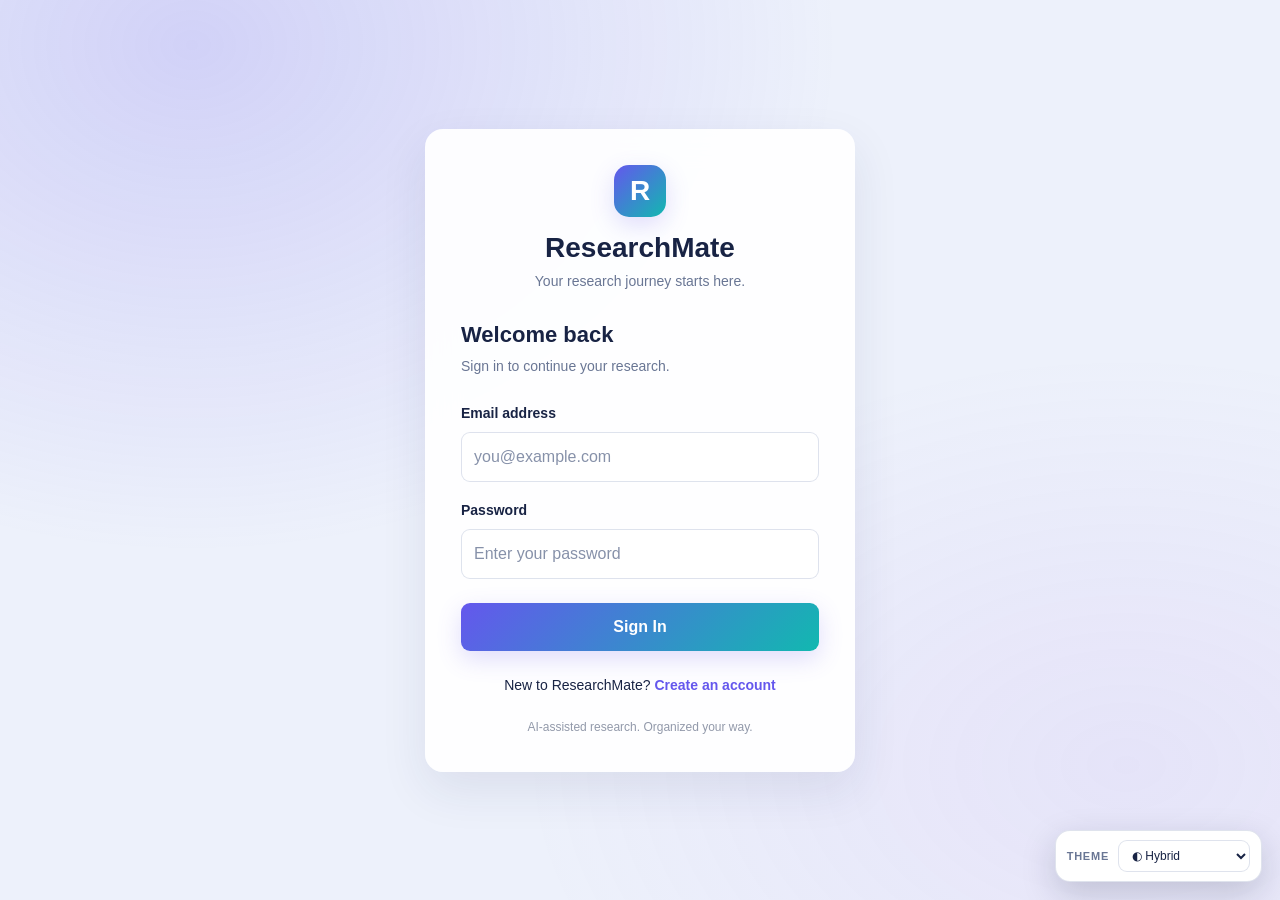
==== frontend/index.html @ 2eba44bb "Polish frontend UI animations and interactions" ====
<!DOCTYPE html>
<html lang="en">
<head>
    <meta charset="UTF-8">
    <meta name="viewport" content="width=device-width, initial-scale=1.0">
    <title>Login | ResearchMate</title>

    <!-- Bootstrap CSS -->
    <link
        href="https://cdn.jsdelivr.net/npm/bootstrap@5.3.3/dist/css/bootstrap.min.css"
        rel="stylesheet"
    >

    <!-- Our custom CSS -->
    <link rel="stylesheet" href="style.css">
</head>
<body>

    <main class="login-page">
        <section class="login-card">

            <div class="brand-icon">R</div>
            <h1>ResearchMate</h1>
            <p class="subtitle">
                Your research journey starts here.
            </p>

            <h2>Welcome back</h2>
            <p class="description">
                Sign in to continue your research.
            </p>

            <form id="loginForm">
                <div class="mb-3">
                    <label for="email" class="form-label">
                        Email address
                    </label>
                    <input
                        type="email"
                        class="form-control"
                        id="email"
                        placeholder="you@example.com"
                        required
                    >
                </div>

                <div class="mb-3">
                    <label for="password" class="form-label">
                        Password
                    </label>
                    <input
                        type="password"
                        class="form-control"
                        id="password"
                        placeholder="Enter your password"
                        required
                    >
                </div>

                <button type="submit" class="btn login-btn w-100">
                    Sign In
                </button>
            </form>

            <p class="register-text">
                New to ResearchMate?
                <a href="register.html">Create an account</a>
            </p>

            <p class="footer-text">
                AI-assisted research. Organized your way.
            </p>

        </section>
    </main>

    <script src="script.js"></script>
    <script src="theme.js"></script>
</body>
</html>
---- frontend/style.css ----
* {
    box-sizing: border-box;
}

body {
    margin: 0;
    font-family: Arial, sans-serif;
    background: #f3f5fb;
    color: #202b45;
}

.login-page {
    min-height: 100vh;
    display: flex;
    justify-content: center;
    align-items: center;
    padding: 24px;
}

.login-card {
    width: 100%;
    max-width: 430px;
    background: #ffffff;
    padding: 36px;
    border-radius: 18px;
    box-shadow: 0 12px 40px rgba(32, 43, 69, 0.08);
}

.brand-icon {
    width: 52px;
    height: 52px;
    display: flex;
    align-items: center;
    justify-content: center;
    margin: 0 auto 14px;
    border-radius: 15px;
    background: #3659d9;
    color: white;
    font-size: 28px;
    font-weight: bold;
}

h1 {
    text-align: center;
    font-size: 28px;
    font-weight: 700;
    margin-bottom: 6px;
}

.subtitle,
.description {
    text-align: center;
    color: #788198;
    font-size: 14px;
}

.subtitle {
    margin-bottom: 30px;
}

h2 {
    font-size: 22px;
    font-weight: 700;
}

.description {
    text-align: left;
    margin-bottom: 24px;
}

.form-label {
    font-size: 14px;
    font-weight: 600;
}

.form-control {
    padding: 12px;
    border: 1px solid #dce1ec;
    border-radius: 9px;
}

.form-control:focus {
    border-color: #3659d9;
    box-shadow: 0 0 0 3px rgba(54, 89, 217, 0.12);
}

.login-btn {
    margin-top: 8px;
    padding: 12px;
    border-radius: 9px;
    background: #3659d9;
    color: white;
    font-weight: 600;
}

.login-btn:hover {
    background: #2948bd;
    color: white;
}

.register-text {
    text-align: center;
    margin-top: 24px;
    font-size: 14px;
}

.register-text a {
    color: #3659d9;
    text-decoration: none;
    font-weight: 600;
}

.footer-text {
    text-align: center;
    color: #9299aa;
    font-size: 12px;
    margin: 22px 0 0;
}

@media (max-width: 480px) {
    .login-card {
        padding: 26px 20px;
    }
}


/* ===== ResearchMate Dashboard ===== */

.dashboard-body {
    background: #f5f7fc;
}

.dashboard-layout {
    min-height: 100vh;
}

.sidebar {
    position: fixed;
    inset: 0 auto 0 0;
    width: 245px;
    padding: 26px 18px;
    background: #ffffff;
    border-right: 1px solid #e8ebf3;
    display: flex;
    flex-direction: column;
    z-index: 10;
}

.sidebar-brand {
    display: flex;
    align-items: center;
    gap: 10px;
    color: #202b45;
    text-decoration: none;
    font-size: 19px;
    font-weight: 700;
}

.sidebar-brand .brand-icon {
    margin: 0;
    width: 40px;
    height: 40px;
    flex-shrink: 0;
    font-size: 22px;
}

.sidebar-label {
    margin: 38px 10px 14px;
    color: #9299aa;
    font-size: 11px;
    font-weight: 700;
    letter-spacing: 1.2px;
}

.sidebar-nav {
    display: grid;
    gap: 7px;
}

.sidebar-nav .nav-link {
    display: flex;
    align-items: center;
    gap: 12px;
    padding: 12px;
    border-radius: 9px;
    color: #69738a;
    font-size: 14px;
}

.sidebar-nav .nav-link:hover,
.sidebar-nav .nav-link.active {
    background: #edf1ff;
    color: #3659d9;
}

.sidebar-bottom {
    margin-top: auto;
    padding: 16px 10px;
    border-top: 1px solid #edf0f5;
}

.sidebar-bottom p {
    margin-bottom: 5px;
    font-size: 13px;
    font-weight: 700;
}

.sidebar-bottom small {
    color: #9299aa;
    font-size: 11px;
    line-height: 1.6;
}

.dashboard-main {
    margin-left: 245px;
    padding: 34px;
    max-width: 1800px;
}

.dashboard-header {
    display: flex;
    justify-content: space-between;
    align-items: center;
    gap: 20px;
    margin-bottom: 30px;
}

.eyebrow {
    margin-bottom: 8px;
    color: #3659d9;
    font-size: 11px;
    font-weight: 700;
    letter-spacing: 1.5px;
}

.dashboard-header h1 {
    text-align: left;
    font-size: 28px;
    margin-bottom: 8px;
}

.dashboard-subtitle {
    color: #788198;
    font-size: 14px;
    margin: 0;
}

.logout-link {
    padding: 9px 15px;
    border: 1px solid #dce1ec;
    border-radius: 8px;
    color: #46516a;
    background: #fff;
    text-decoration: none;
    font-size: 13px;
}

.stats-grid {
    display: grid;
    grid-template-columns: repeat(4, minmax(0, 1fr));
    gap: 18px;
    margin-bottom: 24px;
}

.stat-card,
.content-card {
    background: #ffffff;
    border: 1px solid #e9edf5;
    border-radius: 14px;
    padding: 22px;
}

.stat-icon {
    display: flex;
    align-items: center;
    justify-content: center;
    width: 40px;
    height: 40px;
    border-radius: 11px;
    font-weight: 700;
}

.stat-icon.blue,
.project-mark.blue {
    background: #edf1ff;
    color: #3659d9;
}

.stat-icon.purple,
.project-mark.purple {
    background: #f1eaff;
    color: #8056c7;
}

.stat-icon.green,
.project-mark.green {
    background: #e6f8ef;
    color: #219663;
}

.stat-icon.orange {
    background: #fff1df;
    color: #c78020;
}

.stat-card > p {
    color: #788198;
    font-size: 13px;
    margin: 17px 0 6px;
}

.stat-card h2 {
    font-size: 29px;
    font-weight: 700;
    margin: 0 0 7px;
}

.stat-card > small {
    color: #9299aa;
    font-size: 11px;
}

.dashboard-content-grid {
    display: grid;
    grid-template-columns: minmax(0, 1.35fr) minmax(0, 1fr);
    gap: 22px;
    margin-bottom: 22px;
}

.section-heading {
    display: flex;
    justify-content: space-between;
    align-items: flex-start;
    gap: 12px;
    margin-bottom: 22px;
}

.section-heading h2 {
    font-size: 17px;
    margin-bottom: 7px;
}

.section-heading p {
    color: #9299aa;
    font-size: 12px;
    margin: 0;
}

.text-link {
    color: #3659d9;
    text-decoration: none;
    font-size: 12px;
    white-space: nowrap;
}

.project-item {
    display: flex;
    gap: 13px;
    padding: 17px 0;
    border-bottom: 1px solid #eef0f5;
}

.project-item:last-child {
    border-bottom: none;
    padding-bottom: 0;
}

.project-mark {
    display: flex;
    align-items: center;
    justify-content: center;
    width: 42px;
    height: 42px;
    border-radius: 10px;
    font-size: 12px;
    font-weight: 700;
    flex-shrink: 0;
}

.project-info {
    flex: 1;
    min-width: 0;
}

.project-info h3,
.activity-item h3 {
    font-size: 13px;
    font-weight: 700;
    margin: 0 0 5px;
}

.project-info p,
.activity-item p {
    color: #9299aa;
    font-size: 11px;
    margin: 0 0 12px;
}

.progress-track {
    height: 6px;
    background: #edf0f6;
    border-radius: 20px;
    overflow: hidden;
}

.progress-fill {
    height: 100%;
    background: #3659d9;
    border-radius: 20px;
}

.purple-fill {
    background: #8056c7;
}

.green-fill {
    background: #219663;
}

.project-info small {
    display: block;
    color: #788198;
    font-size: 10px;
    margin-top: 7px;
}

.activity-item {
    display: flex;
    gap: 12px;
    padding: 12px 0;
    border-bottom: 1px solid #eef0f5;
}

.activity-dot {
    width: 9px;
    height: 9px;
    border-radius: 50%;
    margin-top: 4px;
    flex-shrink: 0;
}

.blue-dot {
    background: #3659d9;
}

.purple-dot {
    background: #8056c7;
}

.green-dot {
    background: #219663;
}

.activity-item p {
    margin-bottom: 6px;
}

.activity-item small {
    color: #9299aa;
    font-size: 10px;
}

.activity-note {
    color: #788198;
    font-size: 11px;
    line-height: 1.6;
    margin-top: 16px;
}

.demo-badge {
    padding: 6px 9px;
    border-radius: 6px;
    background: #fff1df;
    color: #a96c17;
    font-size: 10px;
    font-weight: 700;
}

.progress-summary {
    display: flex;
    justify-content: space-between;
    align-items: center;
    gap: 16px;
    margin-bottom: 15px;
}

.progress-summary h3 {
    font-size: 14px;
    margin-bottom: 6px;
}

.progress-summary p {
    color: #9299aa;
    font-size: 12px;
    margin: 0;
}

.progress-summary strong {
    color: #3659d9;
    font-size: 24px;
}

.overall-track {
    height: 9px;
}

.dashboard-footer {
    text-align: center;
    color: #9299aa;
    font-size: 11px;
    padding: 26px 0 8px;
}

/* Responsive layout */

@media (max-width: 1100px) {
    .stats-grid {
        grid-template-columns: repeat(2, minmax(0, 1fr));
    }

    .dashboard-content-grid {
        grid-template-columns: 1fr;
    }
}

@media (max-width: 700px) {
    .sidebar {
        position: static;
        width: 100%;
        padding: 15px;
    }

    .sidebar-label,
    .sidebar-bottom {
        display: none;
    }

    .sidebar-nav {
        display: flex;
        gap: 6px;
        overflow-x: auto;
        margin-top: 18px;
    }

    .sidebar-nav .nav-link {
        flex-shrink: 0;
        font-size: 12px;
    }

    .dashboard-main {
        margin-left: 0;
        padding: 20px 14px;
    }

    .dashboard-header h1 {
        font-size: 23px;
    }

    .stats-grid {
        gap: 10px;
    }

    .stat-card,
    .content-card {
        padding: 15px;
    }

    .stat-card > small {
        line-height: 1.5;
    }
}

@media (max-width: 380px) {
    .stats-grid {
        grid-template-columns: 1fr;
    }
}


/* ===== My Projects Page ===== */

.create-project-btn {
    margin: 0;
    white-space: nowrap;
}

.project-stats {
    grid-template-columns: repeat(3, minmax(0, 1fr));
}

.project-toolbar {
    display: flex;
    align-items: center;
    gap: 14px;
    margin-bottom: 22px;
}

.project-search {
    display: flex;
    align-items: center;
    gap: 10px;
    flex: 1;
    padding: 0 14px;
    background: #ffffff;
    border: 1px solid #e1e6f0;
    border-radius: 9px;
}

.project-search span {
    color: #788198;
    font-size: 22px;
}

.project-search input {
    width: 100%;
    min-width: 0;
    padding: 12px 0;
    border: 0;
    outline: none;
    background: transparent;
    color: #202b45;
    font-size: 13px;
}

.project-toolbar select,
.form-select {
    min-height: 44px;
    border: 1px solid #e1e6f0;
    border-radius: 9px;
    background-color: #ffffff;
    color: #46516a;
    font-size: 13px;
}

.project-toolbar select {
    width: 175px;
    padding: 0 12px;
}

.projects-grid {
    display: grid;
    grid-template-columns: repeat(3, minmax(0, 1fr));
    gap: 20px;
}

.project-card {
    min-width: 0;
    padding: 22px;
    background: #ffffff;
    border: 1px solid #e8ebf3;
    border-radius: 14px;
    transition: box-shadow 0.2s, transform 0.2s;
}

.project-card:hover {
    box-shadow: 0 8px 24px rgba(32, 43, 69, 0.06);
    transform: translateY(-2px);
}

.project-card-top {
    display: flex;
    align-items: center;
    justify-content: space-between;
    gap: 10px;
    margin-bottom: 20px;
}

.status-badge {
    display: inline-block;
    padding: 6px 9px;
    border-radius: 6px;
    font-size: 10px;
    font-weight: 700;
    white-space: nowrap;
}

.status-progress {
    background: #edf1ff;
    color: #3659d9;
}

.status-planning {
    background: #fff1df;
    color: #a96c17;
}

.status-completed {
    background: #e6f8ef;
    color: #219663;
}

.project-field {
    margin-bottom: 8px;
    color: #788198;
    font-size: 12px;
}

.project-card h2 {
    font-size: 17px;
    line-height: 1.5;
    overflow-wrap: anywhere;
}

.project-description {
    min-height: 64px;
    margin: 12px 0 22px;
    color: #788198;
    font-size: 12px;
    line-height: 1.7;
}

.project-meta {
    display: flex;
    align-items: center;
    justify-content: space-between;
    gap: 12px;
    margin-bottom: 10px;
    color: #788198;
    font-size: 11px;
}

.project-meta strong {
    color: #202b45;
}

.project-card-footer {
    display: flex;
    justify-content: space-between;
    align-items: center;
    gap: 8px;
    margin-top: 22px;
    padding-top: 15px;
    border-top: 1px solid #eef0f5;
}

.project-card-footer > span {
    color: #9299aa;
    font-size: 10px;
}

.project-view-btn {
    padding: 0;
    border: 0;
    background: transparent;
    color: #3659d9;
    font-size: 11px;
    font-weight: 600;
}

.project-view-btn:hover {
    text-decoration: underline;
}

.empty-projects {
    padding: 35px 15px;
    border: 1px dashed #dce1ec;
    border-radius: 12px;
    color: #788198;
    text-align: center;
    font-size: 13px;
}

.project-modal[hidden] {
    display: none !important;
}

.project-modal {
    position: fixed;
    inset: 0;
    z-index: 100;
    display: flex;
    justify-content: center;
    align-items: center;
    padding: 20px;
    background: rgba(20, 29, 50, 0.5);
    overflow-y: auto;
}

.project-modal-card {
    width: 100%;
    max-width: 560px;
    max-height: calc(100vh - 40px);
    overflow-y: auto;
    padding: 28px;
    border-radius: 16px;
    background: #ffffff;
    box-shadow: 0 20px 60px rgba(0, 0, 0, 0.15);
}

.modal-close {
    width: 34px;
    height: 34px;
    flex-shrink: 0;
    border: 0;
    border-radius: 8px;
    background: #f3f5fb;
    color: #46516a;
    font-size: 24px;
    line-height: 1;
}

.project-modal-card .form-control {
    font-size: 13px;
}

.project-modal-card textarea {
    resize: vertical;
}

.form-help {
    display: block;
    margin-top: 7px;
    color: #9299aa;
    font-size: 11px;
}

.modal-actions {
    display: flex;
    justify-content: flex-end;
    gap: 10px;
    margin-top: 22px;
}

.modal-actions .login-btn {
    margin-top: 0;
}

.cancel-btn {
    padding: 10px 15px;
    border: 1px solid #dce1ec;
    border-radius: 9px;
    background: #ffffff;
    color: #46516a;
    font-size: 13px;
}

.cancel-btn:hover {
    background: #f5f7fc;
}

.details-text,
.details-section p {
    color: #788198;
    font-size: 13px;
    line-height: 1.8;
    overflow-wrap: anywhere;
}

.details-section {
    margin-top: 22px;
}

.details-section h3 {
    margin-bottom: 8px;
    font-size: 14px;
    font-weight: 700;
}

@media (max-width: 1250px) {
    .projects-grid {
        grid-template-columns: repeat(2, minmax(0, 1fr));
    }
}

@media (max-width: 700px) {
    .project-stats {
        grid-template-columns: repeat(2, minmax(0, 1fr));
    }

    .project-toolbar {
        align-items: stretch;
        flex-direction: column;
    }

    .project-toolbar select {
        width: 100%;
        min-height: 44px;
    }

    .projects-grid {
        grid-template-columns: 1fr;
    }

    .dashboard-header {
        align-items: flex-start;
    }

    .create-project-btn {
        padding: 10px;
        font-size: 12px;
    }

    .project-modal-card {
        padding: 20px;
    }
}

@media (max-width: 380px) {
    .project-stats {
        grid-template-columns: 1fr;
    }
}


/* ===== Paper Library ===== */

.paper-stats {
    grid-template-columns: repeat(3, minmax(0, 1fr));
}

.paper-toolbar {
    display: flex;
    align-items: center;
    gap: 12px;
    margin: 26px 0;
}

.paper-search {
    display: flex;
    align-items: center;
    gap: 10px;
    flex: 1;
    min-width: 150px;
    padding: 0 14px;
    border: 1px solid #e1e6f0;
    border-radius: 9px;
    background: #ffffff;
}

.paper-search span {
    color: #788198;
    font-size: 22px;
}

.paper-search input {
    width: 100%;
    min-width: 0;
    padding: 12px 0;
    border: 0;
    outline: none;
    background: transparent;
    color: #202b45;
    font-size: 13px;
}

.paper-toolbar select {
    min-height: 44px;
    width: 160px;
    padding: 0 12px;
    border: 1px solid #e1e6f0;
    border-radius: 9px;
    background: #ffffff;
    color: #46516a;
    font-size: 12px;
}

.paper-results-header {
    display: flex;
    align-items: center;
    justify-content: space-between;
    gap: 12px;
    margin-bottom: 16px;
}

.paper-results-header h2 {
    margin: 0;
    color: #202b45;
    font-size: 17px;
    font-weight: 700;
}

.paper-results-header span {
    color: #788198;
    font-size: 12px;
}

.papers-grid {
    display: grid;
    grid-template-columns: repeat(2, minmax(0, 1fr));
    gap: 18px;
}

.paper-card {
    min-width: 0;
    padding: 22px;
    border: 1px solid #e8ebf3;
    border-radius: 14px;
    background: #ffffff;
    transition: box-shadow 0.2s, transform 0.2s;
}

.paper-card:hover {
    transform: translateY(-2px);
    box-shadow: 0 8px 24px rgba(32, 43, 69, 0.06);
}

.paper-card-top {
    display: flex;
    justify-content: space-between;
    align-items: center;
    gap: 12px;
    margin-bottom: 17px;
}

.paper-type-icon {
    display: flex;
    align-items: center;
    justify-content: center;
    width: 44px;
    height: 48px;
    flex-shrink: 0;
    border-radius: 9px;
    background: #edf1ff;
    color: #3659d9;
    font-size: 12px;
    font-weight: 800;
}

.paper-bookmark {
    width: 36px;
    height: 36px;
    border: 1px solid #e5e9f2;
    border-radius: 9px;
    background: #ffffff;
    color: #788198;
    font-size: 20px;
    line-height: 1;
}

.paper-bookmark.is-bookmarked {
    border-color: #ffe4a6;
    background: #fff7df;
    color: #d99a16;
}

.paper-card h3 {
    margin: 0 0 10px;
    color: #202b45;
    font-size: 16px;
    font-weight: 700;
    line-height: 1.55;
    overflow-wrap: anywhere;
}

.paper-authors {
    margin-bottom: 8px;
    color: #52617c;
    font-size: 12px;
    line-height: 1.7;
}

.paper-publication {
    margin-bottom: 14px;
    color: #8992a7;
    font-size: 11px;
    line-height: 1.7;
}

.paper-tags {
    display: flex;
    flex-wrap: wrap;
    gap: 7px;
    margin: 14px 0 18px;
}

.paper-tag {
    display: inline-block;
    padding: 5px 8px;
    border-radius: 6px;
    background: #f1f3f9;
    color: #53617a;
    font-size: 10px;
}

.paper-card-footer {
    display: flex;
    align-items: center;
    justify-content: space-between;
    gap: 10px;
    padding-top: 14px;
    border-top: 1px solid #eef0f5;
}

.paper-file-label {
    min-width: 0;
    color: #8992a7;
    font-size: 10px;
    overflow-wrap: anywhere;
}

.paper-details-button {
    flex-shrink: 0;
    padding: 0;
    border: 0;
    background: transparent;
    color: #3659d9;
    font-size: 11px;
    font-weight: 600;
}

.paper-details-button:hover {
    text-decoration: underline;
}

.empty-papers {
    padding: 35px 15px;
    border: 1px dashed #dce1ec;
    border-radius: 12px;
    color: #788198;
    text-align: center;
    font-size: 13px;
}

.paper-modal[hidden] {
    display: none !important;
}

.paper-modal {
    position: fixed;
    inset: 0;
    z-index: 100;
    display: flex;
    justify-content: center;
    align-items: center;
    padding: 20px;
    overflow-y: auto;
    background: rgba(20, 29, 50, 0.5);
}

.paper-modal-card {
    width: 100%;
    max-width: 600px;
    max-height: calc(100vh - 40px);
    overflow-y: auto;
    padding: 28px;
    border-radius: 16px;
    background: #ffffff;
    box-shadow: 0 20px 60px rgba(0, 0, 0, 0.15);
}

.paper-modal-card .form-control {
    font-size: 13px;
}

.paper-form-row {
    display: grid;
    grid-template-columns: 1fr 1.5fr;
    gap: 14px;
}

.paper-modal-card .form-label {
    color: #33415d;
    font-size: 12px;
    font-weight: 600;
}

.paper-modal-card textarea {
    resize: vertical;
}

.paper-modal-card .form-help {
    display: block;
    margin-top: 7px;
    color: #9299aa;
    font-size: 11px;
}

.paper-detail-row {
    margin-top: 18px;
}

.paper-detail-row h3 {
    margin-bottom: 6px;
    color: #33415d;
    font-size: 12px;
    font-weight: 700;
}

.paper-detail-row p {
    margin: 0;
    color: #788198;
    font-size: 13px;
    line-height: 1.8;
    overflow-wrap: anywhere;
}

.paper-modal-card .modal-actions .login-btn {
    margin-top: 0;
}

@media (max-width: 1000px) {
    .papers-grid {
        grid-template-columns: 1fr;
    }
}

@media (max-width: 700px) {
    .paper-stats {
        grid-template-columns: repeat(2, minmax(0, 1fr));
    }

    .paper-toolbar {
        align-items: stretch;
        flex-direction: column;
    }

    .paper-toolbar select {
        width: 100%;
    }

    .paper-modal-card {
        padding: 20px;
    }

    .paper-form-row {
        grid-template-columns: 1fr;
        gap: 0;
    }
}

@media (max-width: 380px) {
    .paper-stats {
        grid-template-columns: 1fr;
    }
}


/* ===== Research Notes ===== */

.notes-stats {
    grid-template-columns: repeat(3, minmax(0, 1fr));
}

.notes-toolbar {
    display: flex;
    align-items: center;
    gap: 12px;
    margin: 26px 0;
}

.notes-search {
    display: flex;
    align-items: center;
    flex: 1;
    gap: 10px;
    min-width: 150px;
    padding: 0 14px;
    border: 1px solid #e1e6f0;
    border-radius: 9px;
    background: #ffffff;
}

.notes-search span {
    color: #788198;
    font-size: 22px;
}

.notes-search input {
    width: 100%;
    min-width: 0;
    padding: 12px 0;
    border: 0;
    outline: none;
    background: transparent;
    color: #202b45;
    font-size: 13px;
}

.notes-toolbar select {
    width: 175px;
    min-height: 44px;
    padding: 0 12px;
    border: 1px solid #e1e6f0;
    border-radius: 9px;
    background: #ffffff;
    color: #46516a;
    font-size: 12px;
}

.notes-results-header {
    display: flex;
    align-items: center;
    justify-content: space-between;
    gap: 12px;
    margin-bottom: 16px;
}

.notes-results-header h2 {
    margin: 0;
    color: #202b45;
    font-size: 17px;
    font-weight: 700;
}

.notes-results-header span {
    color: #788198;
    font-size: 12px;
}

.notes-grid {
    display: grid;
    grid-template-columns: repeat(2, minmax(0, 1fr));
    gap: 18px;
}

.note-card {
    min-width: 0;
    padding: 22px;
    border: 1px solid #e8ebf3;
    border-radius: 14px;
    background: #ffffff;
    transition: box-shadow 0.2s, transform 0.2s;
}

.note-card:hover {
    transform: translateY(-2px);
    box-shadow: 0 8px 24px rgba(32, 43, 69, 0.06);
}

.note-card-top {
    display: flex;
    justify-content: space-between;
    align-items: center;
    gap: 10px;
    margin-bottom: 15px;
}

.note-type-badge {
    display: inline-block;
    padding: 6px 9px;
    border-radius: 6px;
    background: #edf1ff;
    color: #3659d9;
    font-size: 10px;
    font-weight: 700;
}

.note-type-badge.project {
    background: #e6f8ef;
    color: #13865b;
}

.note-type-badge.general {
    background: #f2eaff;
    color: #8053c7;
}

.note-date {
    color: #8992a7;
    font-size: 10px;
}

.note-card h3 {
    margin: 0 0 10px;
    color: #202b45;
    font-size: 16px;
    font-weight: 700;
    line-height: 1.5;
    overflow-wrap: anywhere;
}

.note-preview {
    display: -webkit-box;
    overflow: hidden;
    margin-bottom: 17px;
    color: #6d7890;
    font-size: 12px;
    line-height: 1.8;
    overflow-wrap: anywhere;
    -webkit-box-orient: vertical;
    -webkit-line-clamp: 4;
}

.note-linked-item {
    margin-bottom: 14px;
    color: #8992a7;
    font-size: 11px;
    overflow-wrap: anywhere;
}

.note-card-footer {
    display: flex;
    justify-content: flex-end;
    flex-wrap: wrap;
    gap: 8px;
    padding-top: 14px;
    border-top: 1px solid #eef0f5;
}

.note-action {
    padding: 7px 10px;
    border: 1px solid #e1e6f0;
    border-radius: 7px;
    background: #ffffff;
    color: #46516a;
    font-size: 11px;
}

.note-action:hover {
    background: #f5f7fc;
}

.note-action.primary {
    border-color: #3659d9;
    background: #3659d9;
    color: #ffffff;
}

.note-action.delete {
    color: #c13c4a;
}

.empty-notes {
    padding: 35px 15px;
    border: 1px dashed #dce1ec;
    border-radius: 12px;
    color: #788198;
    text-align: center;
    font-size: 13px;
}

.note-modal[hidden] {
    display: none !important;
}

.note-modal {
    position: fixed;
    inset: 0;
    z-index: 100;
    display: flex;
    justify-content: center;
    align-items: center;
    padding: 20px;
    overflow-y: auto;
    background: rgba(20, 29, 50, 0.5);
}

.note-modal-card {
    width: 100%;
    max-width: 620px;
    max-height: calc(100vh - 40px);
    overflow-y: auto;
    padding: 28px;
    border-radius: 16px;
    background: #ffffff;
    box-shadow: 0 20px 60px rgba(0, 0, 0, 0.15);
}

.note-modal-card .form-label {
    color: #33415d;
    font-size: 12px;
    font-weight: 600;
}

.note-modal-card .form-control,
.note-modal-card .form-select {
    font-size: 13px;
}

.note-modal-card textarea {
    resize: vertical;
}

.note-detail-meta {
    margin: 15px 0;
    color: #8992a7;
    font-size: 12px;
    line-height: 1.8;
}

.note-detail-content {
    padding: 16px;
    border-radius: 10px;
    background: #f7f8fc;
    color: #46516a;
    font-size: 13px;
    line-height: 1.9;
    overflow-wrap: anywhere;
    white-space: pre-wrap;
}

@media (max-width: 1000px) {
    .notes-grid {
        grid-template-columns: 1fr;
    }
}

@media (max-width: 700px) {
    .notes-stats {
        grid-template-columns: repeat(2, minmax(0, 1fr));
    }

    .notes-toolbar {
        align-items: stretch;
        flex-direction: column;
    }

    .notes-toolbar select {
        width: 100%;
    }

    .note-modal-card {
        padding: 20px;
    }
}

@media (max-width: 380px) {
    .notes-stats {
        grid-template-columns: 1fr;
    }
}


/* ===== ResearchMate shared visual system & theme modes ===== */
:root {
  --rm-bg: #f3f6fc; --rm-surface: rgba(255,255,255,.88); --rm-surface-solid:#fff;
  --rm-text:#17233f; --rm-muted:#6c7892; --rm-border:rgba(118,137,176,.22);
  --rm-primary:#5b5cf0; --rm-secondary:#9b5de5; --rm-glow:rgba(91,92,240,.22);
  --rm-input:#fff; --rm-shadow:0 18px 48px rgba(32,47,91,.09);
}
:root[data-theme="dark"] {
  color-scheme: dark;
  --rm-bg:#080d1b; --rm-surface:rgba(18,26,48,.82); --rm-surface-solid:#111a30;
  --rm-text:#edf2ff; --rm-muted:#a2aecb; --rm-border:rgba(135,158,220,.2);
  --rm-primary:#6ee7ff; --rm-secondary:#b69cff; --rm-glow:rgba(85,210,255,.18);
  --rm-input:#0d1528; --rm-shadow:0 20px 60px rgba(0,0,0,.28);
}
:root[data-theme="hybrid"] {
  --rm-bg:#edf1fb; --rm-surface:rgba(255,255,255,.92); --rm-surface-solid:#fff;
  --rm-text:#182344; --rm-muted:#697694; --rm-border:rgba(117,133,177,.23);
  --rm-primary:#6457ed; --rm-secondary:#12b8b0; --rm-glow:rgba(100,87,237,.2);
}
html { scroll-behavior:smooth; }
body {
  background-color:var(--rm-bg);
  color:var(--rm-text);
  transition:background-color .35s ease,color .35s ease;
}
body::before {
  content:""; position:fixed; inset:0; pointer-events:none; z-index:-1;
  background:radial-gradient(ellipse at 15% 5%,var(--rm-glow),transparent 42%),
             radial-gradient(ellipse at 88% 85%,rgba(155,93,229,.09),transparent 38%);
}
h1,h2,h3,h4,h5,p,label,small { color:inherit; }
a { transition:color .22s ease,background .22s ease,border-color .22s ease; }
button,.btn,.login-btn,.logout-link,.nav-link,select,.form-control,.form-select,textarea {
  transition:all .22s ease;
}
.stat-card,.content-card,.login-card,.citation-card,.paper-card,.note-card,.project-card,
.profile-card,.tool-card,.ai-tool-card,.modal-content,.card,.form-section {
  background:var(--rm-surface);
  color:var(--rm-text);
  border-color:var(--rm-border);
  box-shadow:var(--rm-shadow);
  backdrop-filter:blur(16px);
  -webkit-backdrop-filter:blur(16px);
  transition:transform .28s ease,box-shadow .28s ease,background .3s ease,border-color .3s ease,color .3s ease;
}
.stat-card:hover,.content-card:hover,.citation-card:hover,.paper-card:hover,.note-card:hover,.project-card:hover,.tool-card:hover,.ai-tool-card:hover {
  transform:translateY(-3px);
  box-shadow:0 22px 55px var(--rm-glow);
}
.sidebar {
  background:var(--rm-surface-solid);
  border-color:var(--rm-border);
  box-shadow:8px 0 30px rgba(20,30,70,.035);
  transition:background .3s ease,border-color .3s ease;
}
.sidebar-brand,.sidebar-nav .nav-link,.logout-link { color:var(--rm-text); }
.sidebar-nav .nav-link:hover,.sidebar-nav .nav-link.active {
  color:var(--rm-primary);
  background:linear-gradient(110deg,var(--rm-glow),transparent);
}
.brand-icon,.login-btn,.btn-primary {
  background:linear-gradient(135deg,var(--rm-primary),var(--rm-secondary));
  border:0;
  box-shadow:0 8px 24px var(--rm-glow);
}
.eyebrow,.text-link,.register-text a { color:var(--rm-primary); }
.dashboard-subtitle,.subtitle,.description,.citation-muted,.sidebar-bottom small { color:var(--rm-muted); }
.progress-track { background:color-mix(in srgb,var(--rm-muted) 16%,transparent); }
.progress-fill { background:linear-gradient(90deg,var(--rm-primary),var(--rm-secondary)); border-radius:999px; }
.form-control,.form-select,input,textarea,select {
  background-color:var(--rm-input);
  color:var(--rm-text);
  border-color:var(--rm-border);
}
.form-control::placeholder,input::placeholder,textarea::placeholder { color:var(--rm-muted); opacity:.8; }
.form-control:focus,.form-select:focus,input:focus,textarea:focus {
  background-color:var(--rm-input); color:var(--rm-text);
  border-color:var(--rm-primary); box-shadow:0 0 0 4px var(--rm-glow);
}
.btn-outline-secondary,.logout-link { color:var(--rm-text); border-color:var(--rm-border); background:var(--rm-surface); }
.btn-outline-secondary:hover,.logout-link:hover { border-color:var(--rm-primary); color:var(--rm-primary); }
.citation-output { background:var(--rm-input)!important; color:var(--rm-text); border-color:var(--rm-border)!important; }
.citation-history-item { border-color:var(--rm-border)!important; }
.text-secondary,.text-muted { color:var(--rm-muted)!important; }
.rm-theme-switcher {
  position:fixed; right:18px; bottom:18px; z-index:9999;
  display:flex; align-items:center; gap:9px; padding:9px 11px;
  border:1px solid var(--rm-border); border-radius:15px;
  background:var(--rm-surface-solid); color:var(--rm-text);
  box-shadow:0 12px 35px rgba(10,20,50,.18); backdrop-filter:blur(16px);
  font-size:11px; letter-spacing:.07em;
}
.rm-theme-switcher .rm-theme-label { font-weight:800; color:var(--rm-muted); }
.rm-theme-switcher select {
  max-width:180px; border:1px solid var(--rm-border); border-radius:9px;
  padding:7px 9px; background:var(--rm-input); color:var(--rm-text);
  font-size:12px; letter-spacing:normal; cursor:pointer;
}
:root[data-theme="dark"] .dashboard-body { background:#080d1b; }
:root[data-theme="dark"] .sidebar { background:#0d1427; }
:root[data-theme="dark"] .login-page { background:transparent; }
:root[data-theme="dark"] .stat-icon.blue,:root[data-theme="dark"] .project-mark.blue { background:#182a49;color:#80dfff; }
:root[data-theme="dark"] .stat-icon.purple,:root[data-theme="dark"] .project-mark.purple { background:#2a2044;color:#c5a9ff; }
:root[data-theme="dark"] .stat-icon.green,:root[data-theme="dark"] .project-mark.green { background:#15372f;color:#6fe0b1; }
:root[data-theme="dark"] .stat-icon.orange { background:#3a2b1d;color:#ffc77b; }
:root[data-theme="dark"] .citation-output { background:#0d1528!important; }
:root[data-theme="hybrid"] .sidebar { background:#111a35; }
:root[data-theme="hybrid"] .sidebar-brand,:root[data-theme="hybrid"] .sidebar-nav .nav-link { color:#eaf0ff; }
:root[data-theme="hybrid"] .sidebar-label,:root[data-theme="hybrid"] .sidebar-bottom small { color:#a6b4d7; }
:root[data-theme="hybrid"] .sidebar-nav .nav-link:hover,:root[data-theme="hybrid"] .sidebar-nav .nav-link.active { background:rgba(116,107,255,.2); color:#b8b4ff; }
:root[data-theme="hybrid"] .sidebar-bottom { border-color:rgba(255,255,255,.12); }
@keyframes rm-rise { from { opacity:0; transform:translateY(12px); } to { opacity:1; transform:translateY(0); } }
.dashboard-main > *, .citation-page .row > *, .login-card, .register-card { animation:rm-rise .55s both; }
.dashboard-main > *:nth-child(2) { animation-delay:.05s; }
.dashboard-main > *:nth-child(3) { animation-delay:.1s; }
@media(max-width:700px) {
  .rm-theme-switcher { right:10px; bottom:10px; padding:7px; gap:5px; }
  .rm-theme-switcher .rm-theme-label { display:none; }
  .rm-theme-switcher select { max-width:150px; }
}
@media(prefers-reduced-motion:reduce) {
  *,*::before,*::after { animation-duration:.01ms!important; transition-duration:.01ms!important; scroll-behavior:auto!important; }
}



/* ===== ResearchMate UI Polish v2: visible, page-wide micro-interactions ===== */
/* Additive layer only: does not modify theme.js, HTML, or existing feature logic. */

:root {
  --rm-motion-fast: 160ms;
  --rm-motion-normal: 240ms;
  --rm-motion-slow: 420ms;
}

html {
  scroll-behavior: smooth;
}

body {
  animation: rm-page-enter 420ms cubic-bezier(.2,.7,.2,1) both;
}

/* Shared card surfaces across dashboard and utility pages */
.login-card,
.stat-card,
.content-card,
.project-card,
.paper-card,
.note-card,
.ai-card,
.citation-card,
.profile-card,
.ai-result,
.project-modal-card,
.paper-modal-card,
.note-modal-card {
  transition:
    transform var(--rm-motion-normal) cubic-bezier(.2,.7,.2,1),
    box-shadow var(--rm-motion-normal) ease,
    border-color var(--rm-motion-normal) ease,
    background-color var(--rm-motion-normal) ease;
  will-change: transform;
}

.stat-card:hover,
.content-card:hover,
.project-card:hover,
.paper-card:hover,
.note-card:hover,
.ai-card:hover,
.citation-card:hover,
.profile-card:hover {
  transform: translateY(-4px);
  box-shadow: 0 16px 36px var(--rm-glow, rgba(54,89,217,.14));
  border-color: var(--rm-primary, #5575ee);
}

/* Buttons: clear hover, pressed and keyboard-focus states */
button,
.btn,
.login-btn,
.create-project-btn,
.project-view-btn,
.cancel-btn,
.modal-close {
  transition:
    transform var(--rm-motion-fast) ease,
    box-shadow var(--rm-motion-fast) ease,
    filter var(--rm-motion-fast) ease,
    background-color var(--rm-motion-fast) ease,
    border-color var(--rm-motion-fast) ease;
}

button:hover:not(:disabled),
.btn:hover:not(:disabled),
.login-btn:hover:not(:disabled),
.create-project-btn:hover:not(:disabled),
.project-view-btn:hover:not(:disabled) {
  filter: brightness(1.045);
  transform: translateY(-2px);
}

button:active:not(:disabled),
.btn:active:not(:disabled),
.login-btn:active:not(:disabled),
.create-project-btn:active:not(:disabled),
.project-view-btn:active:not(:disabled) {
  filter: brightness(.97);
  transform: translateY(0) scale(.985);
}

button:disabled,
.btn:disabled {
  cursor: not-allowed;
  opacity: .58;
  transform: none;
}

/* Sidebar navigation: smooth movement without changing active-state logic */
.sidebar-nav .nav-link,
.sidebar-bottom a,
.logout-link {
  transition:
    color var(--rm-motion-fast) ease,
    background-color var(--rm-motion-fast) ease,
    transform var(--rm-motion-fast) ease,
    border-color var(--rm-motion-fast) ease;
}

.sidebar-nav .nav-link:hover {
  transform: translateX(4px);
}

/* Visible focus state for keyboard and form users */
.form-control,
.form-select,
input,
textarea,
select {
  transition:
    border-color var(--rm-motion-fast) ease,
    box-shadow var(--rm-motion-fast) ease,
    background-color var(--rm-motion-fast) ease;
}

.form-control:focus,
.form-select:focus,
input:focus-visible,
textarea:focus-visible,
select:focus-visible {
  outline: none;
  border-color: var(--rm-primary, #5575ee);
  box-shadow: 0 0 0 3px var(--rm-glow, rgba(54,89,217,.18));
}

/* Progress indicators animate when their inline width is applied */
.progress-fill,
.green-fill,
.purple-fill,
.overall-track > *,
.progress-track > * {
  animation: rm-progress-enter 850ms cubic-bezier(.2,.7,.2,1) both;
  transform-origin: left center;
}

/* Staggered entrance for the actual content regions on every page type */
.dashboard-main,
.ai-page,
.citation-page,
.profile-page,
.login-card {
  animation: rm-content-enter 460ms cubic-bezier(.2,.7,.2,1) both;
}

.dashboard-main > * {
  animation: rm-content-enter 460ms cubic-bezier(.2,.7,.2,1) both;
}

.dashboard-main > *:nth-child(2) { animation-delay: 45ms; }
.dashboard-main > *:nth-child(3) { animation-delay: 90ms; }
.dashboard-main > *:nth-child(4) { animation-delay: 135ms; }

@keyframes rm-page-enter {
  from { opacity: .78; }
  to { opacity: 1; }
}

@keyframes rm-content-enter {
  from { opacity: 0; transform: translateY(10px); }
  to { opacity: 1; transform: translateY(0); }
}

@keyframes rm-progress-enter {
  from { opacity: .55; transform: scaleX(.72); }
  to { opacity: 1; transform: scaleX(1); }
}

/* On touch devices, don't leave hover-only movement stuck on screen */
@media (hover: none) {
  .stat-card:hover,
  .content-card:hover,
  .project-card:hover,
  .paper-card:hover,
  .note-card:hover,
  .ai-card:hover,
  .citation-card:hover,
  .profile-card:hover,
  .sidebar-nav .nav-link:hover {
    transform: none;
  }
}

@media (prefers-reduced-motion: reduce) {
  html { scroll-behavior: auto; }
  *, *::before, *::after {
    animation-duration: .01ms !important;
    animation-iteration-count: 1 !important;
    transition-duration: .01ms !important;
    scroll-behavior: auto !important;
  }
}
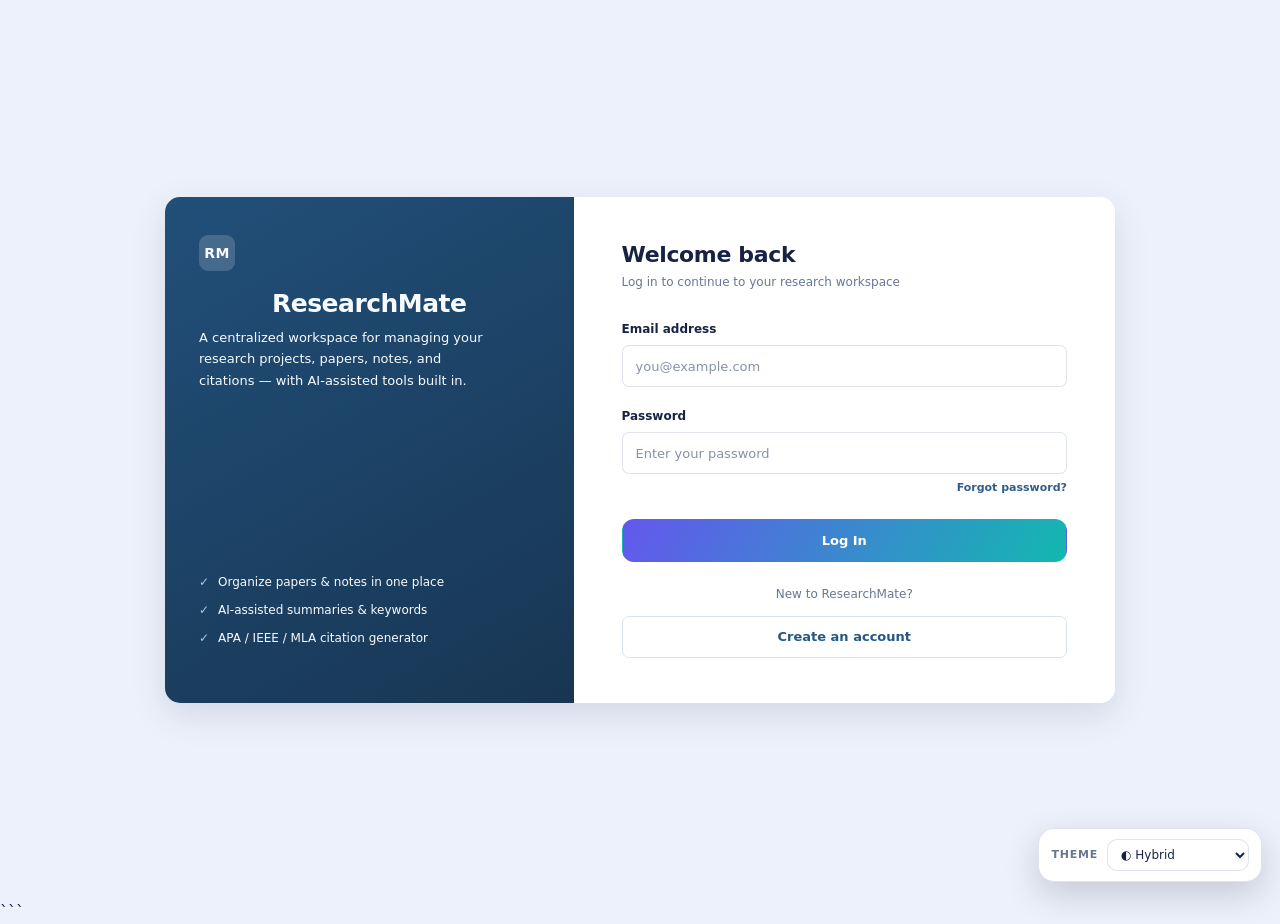
==== commit 703df954: "Polish ResearchMate UI with consistent themes" ====
--- a/frontend/index.html
+++ b/frontend/index.html
@@ -12,70 +12,435 @@
         rel="stylesheet"
     >
 
-    <!-- Our custom CSS -->
+    <!-- Existing project styles -->
     <link rel="stylesheet" href="style.css">
+    <link rel="stylesheet" href="ui-feedback.css">
+
+    <!-- Login page design -->
+    <style>
+        * {
+            box-sizing: border-box;
+        }
+
+        body {
+            margin: 0;
+            min-height: 100vh;
+            font-family: Arial, Helvetica, sans-serif;
+            background: #edf2f8;
+        }
+
+        .rm-login-page {
+            min-height: 100vh;
+            display: flex;
+            align-items: center;
+            justify-content: center;
+            padding: 35px 20px;
+            background:
+                radial-gradient(
+                    circle at 15% 15%,
+                    #f4f6fa 0,
+                    #edf2f8 48%,
+                    #e7eef7 100%
+                );
+        }
+
+        .rm-login-card {
+            display: grid;
+            grid-template-columns: 43% 57%;
+            width: 100%;
+            max-width: 950px;
+            min-height: 465px;
+            overflow: hidden;
+            background: #ffffff;
+            border-radius: 15px;
+            box-shadow: 0 12px 35px rgba(28, 53, 83, 0.13);
+            animation: rm-login-enter 0.55s ease both;
+        }
+
+        /* Left branding panel */
+        .rm-brand-panel {
+            display: flex;
+            flex-direction: column;
+            padding: 38px 34px 30px;
+            color: #ffffff;
+            background: linear-gradient(
+                150deg,
+                #214f79 0%,
+                #183653 100%
+            );
+        }
+
+        .rm-brand-icon {
+            display: flex;
+            align-items: center;
+            justify-content: center;
+            width: 36px;
+            height: 36px;
+            margin-bottom: 18px;
+            border-radius: 9px;
+            background: rgba(255, 255, 255, 0.17);
+            color: #ffffff;
+            font-size: 14px;
+            font-weight: 800;
+            letter-spacing: 0.4px;
+        }
+
+        .rm-brand-title {
+            margin: 0 0 8px;
+            color: #ffffff;
+            font-size: 25px;
+            font-weight: 750;
+            letter-spacing: -0.5px;
+        }
+
+        .rm-brand-description {
+            max-width: 300px;
+            margin: 0;
+            color: #d2deeb;
+            font-size: 13px;
+            line-height: 1.65;
+        }
+
+        .rm-brand-features {
+            margin-top: auto;
+            padding: 30px 0 0;
+            list-style: none;
+        }
+
+        .rm-brand-features li {
+            margin: 0 0 10px;
+            color: #e0eaf4;
+            font-size: 12px;
+            line-height: 1.5;
+        }
+
+        .rm-brand-features li::before {
+            content: "✓";
+            margin-right: 9px;
+            color: #a9c9e9;
+            font-weight: 700;
+        }
+
+        /* Right login panel */
+        .rm-form-panel {
+            display: flex;
+            flex-direction: column;
+            justify-content: center;
+            padding: 45px 48px;
+            background: #ffffff;
+        }
+
+        .rm-welcome-title {
+            margin: 0 0 5px;
+            color: #183653;
+            font-size: 22px;
+            font-weight: 750;
+            letter-spacing: -0.35px;
+        }
+
+        .rm-welcome-description {
+            margin: 0 0 25px;
+            color: #8a9ab0;
+            font-size: 12px;
+        }
+
+        .rm-login-form .form-label {
+            margin-bottom: 7px;
+            color: #344b66;
+            font-size: 12px;
+            font-weight: 700;
+        }
+
+        .rm-login-form .form-control {
+            min-height: 42px;
+            padding: 10px 13px;
+            border: 1px solid #dce5ef;
+            border-radius: 7px;
+            background: #fbfcfe;
+            color: #243b53;
+            font-size: 13px;
+            box-shadow: none;
+            transition:
+                border-color 0.2s ease,
+                box-shadow 0.2s ease,
+                background 0.2s ease;
+        }
+
+        .rm-login-form .form-control::placeholder {
+            color: #a0adbd;
+        }
+
+        .rm-login-form .form-control:focus {
+            border-color: #356c9e;
+            background: #ffffff;
+            box-shadow: 0 0 0 3px rgba(53, 108, 158, 0.12);
+        }
+
+        .rm-forgot-row {
+            display: flex;
+            justify-content: flex-end;
+            margin-top: -10px;
+            margin-bottom: 22px;
+        }
+
+        .rm-forgot-link {
+            color: #315d88;
+            font-size: 11px;
+            font-weight: 700;
+            text-decoration: none;
+        }
+
+        .rm-forgot-link:hover {
+            color: #173d62;
+            text-decoration: underline;
+        }
+
+        .rm-login-btn {
+            min-height: 43px;
+            border: 1px solid #214f79;
+            border-radius: 7px;
+            background: #214f79;
+            color: #ffffff;
+            font-size: 13px;
+            font-weight: 700;
+            transition:
+                transform 0.18s ease,
+                box-shadow 0.18s ease,
+                background 0.18s ease;
+        }
+
+        .rm-login-btn:hover {
+            transform: translateY(-1px);
+            border-color: #183d60;
+            background: #183d60;
+            color: #ffffff;
+            box-shadow: 0 5px 12px rgba(33, 79, 121, 0.2);
+        }
+
+        .rm-login-btn:active {
+            transform: scale(0.99);
+        }
+
+        .rm-register-heading {
+            margin: 23px 0 13px;
+            color: #9aa8b9;
+            font-size: 12px;
+            text-align: center;
+        }
+
+        .rm-register-link {
+            display: flex;
+            align-items: center;
+            justify-content: center;
+            min-height: 42px;
+            padding: 9px 14px;
+            border: 1px solid #d8e3ef;
+            border-radius: 7px;
+            background: #ffffff;
+            color: #245782;
+            font-size: 13px;
+            font-weight: 700;
+            text-align: center;
+            text-decoration: none;
+            transition:
+                background 0.2s ease,
+                border-color 0.2s ease,
+                transform 0.2s ease;
+        }
+
+        .rm-register-link:hover {
+            transform: translateY(-1px);
+            border-color: #a8c1d9;
+            background: #f4f8fc;
+            color: #183d60;
+        }
+
+        .rm-login-footer {
+            display: none;
+        }
+
+        @keyframes rm-login-enter {
+            from {
+                opacity: 0;
+                transform: translateY(12px);
+            }
+
+            to {
+                opacity: 1;
+                transform: translateY(0);
+            }
+        }
+
+        /* Tablet and mobile */
+        @media (max-width: 700px) {
+            .rm-login-page {
+                padding: 22px 15px;
+            }
+
+            .rm-login-card {
+                grid-template-columns: 1fr;
+                max-width: 460px;
+                min-height: auto;
+            }
+
+            .rm-brand-panel {
+                padding: 25px 26px;
+            }
+
+            .rm-brand-icon {
+                width: 32px;
+                height: 32px;
+                margin-bottom: 12px;
+            }
+
+            .rm-brand-title {
+                font-size: 22px;
+            }
+
+            .rm-brand-description {
+                max-width: none;
+            }
+
+            .rm-brand-features {
+                display: none;
+            }
+
+            .rm-form-panel {
+                padding: 30px 26px;
+            }
+
+            .rm-welcome-title {
+                font-size: 21px;
+            }
+        }
+
+        @media (max-width: 380px) {
+            .rm-login-page {
+                padding: 12px;
+            }
+
+            .rm-brand-panel,
+            .rm-form-panel {
+                padding: 24px 20px;
+            }
+        }
+
+        @media (prefers-reduced-motion: reduce) {
+            .rm-login-card {
+                animation: none;
+            }
+
+            .rm-login-form .form-control,
+            .rm-login-btn,
+            .rm-register-link {
+                transition: none;
+            }
+        }
+    </style>
+    <link rel="stylesheet" href="premium-polish.css">
 </head>
+
 <body>
-
-    <main class="login-page">
-        <section class="login-card">
-
-            <div class="brand-icon">R</div>
-            <h1>ResearchMate</h1>
-            <p class="subtitle">
-                Your research journey starts here.
-            </p>
-
-            <h2>Welcome back</h2>
-            <p class="description">
-                Sign in to continue your research.
-            </p>
-
-            <form id="loginForm">
-                <div class="mb-3">
-                    <label for="email" class="form-label">
-                        Email address
-                    </label>
-                    <input
-                        type="email"
-                        class="form-control"
-                        id="email"
-                        placeholder="you@example.com"
-                        required
+    <main class="rm-login-page">
+        <section class="rm-login-card">
+
+            <!-- Left branding panel -->
+            <aside class="rm-brand-panel">
+                <div class="rm-brand-icon">RM</div>
+
+                <h1 class="rm-brand-title">ResearchMate</h1>
+
+                <p class="rm-brand-description">
+                    A centralized workspace for managing your research
+                    projects, papers, notes, and citations — with
+                    AI-assisted tools built in.
+                </p>
+
+                <ul class="rm-brand-features">
+                    <li>Organize papers &amp; notes in one place</li>
+                    <li>AI-assisted summaries &amp; keywords</li>
+                    <li>APA / IEEE / MLA citation generator</li>
+                </ul>
+            </aside>
+
+            <!-- Right login panel -->
+            <div class="rm-form-panel">
+                <h2 class="rm-welcome-title">Welcome back</h2>
+
+                <p class="rm-welcome-description">
+                    Log in to continue to your research workspace
+                </p>
+
+                <form id="loginForm" class="rm-login-form">
+                    <div class="mb-3">
+                        <label for="email" class="form-label">
+                            Email address
+                        </label>
+
+                        <input
+                            type="email"
+                            class="form-control"
+                            id="email"
+                            name="email"
+                            placeholder="you@example.com"
+                            autocomplete="email"
+                            required
+                        >
+                    </div>
+
+                    <div class="mb-3">
+                        <label for="password" class="form-label">
+                            Password
+                        </label>
+
+                        <input
+                            type="password"
+                            class="form-control"
+                            id="password"
+                            name="password"
+                            placeholder="Enter your password"
+                            autocomplete="current-password"
+                            required
+                        >
+                    </div>
+
+                    <div class="rm-forgot-row">
+                        <a
+                            href="#"
+                            class="rm-forgot-link"
+                            id="forgotPasswordLink"
+                        >
+                            Forgot password?
+                        </a>
+                    </div>
+
+                    <button
+                        type="submit"
+                        class="btn rm-login-btn w-100"
                     >
-                </div>
-
-                <div class="mb-3">
-                    <label for="password" class="form-label">
-                        Password
-                    </label>
-                    <input
-                        type="password"
-                        class="form-control"
-                        id="password"
-                        placeholder="Enter your password"
-                        required
-                    >
-                </div>
-
-                <button type="submit" class="btn login-btn w-100">
-                    Sign In
-                </button>
-            </form>
-
-            <p class="register-text">
-                New to ResearchMate?
-                <a href="register.html">Create an account</a>
-            </p>
-
-            <p class="footer-text">
-                AI-assisted research. Organized your way.
-            </p>
+                        Log In
+                    </button>
+                </form>
+
+                <p class="rm-register-heading">
+                    New to ResearchMate?
+                </p>
+
+                <a
+                    href="register.html"
+                    class="rm-register-link"
+                >
+                    Create an account
+                </a>
+            </div>
 
         </section>
     </main>
 
+    <!-- Existing project JavaScript -->
     <script src="script.js"></script>
     <script src="theme.js"></script>
+    <script src="ui-feedback.js"></script>
 </body>
 </html>
+```
--- a/frontend/style.css
+++ b/frontend/style.css
@@ -1637,200 +1637,182 @@
 }
 
 
-
-/* ===== ResearchMate UI Polish v2: visible, page-wide micro-interactions ===== */
-/* Additive layer only: does not modify theme.js, HTML, or existing feature logic. */
-
-:root {
-  --rm-motion-fast: 160ms;
-  --rm-motion-normal: 240ms;
-  --rm-motion-slow: 420ms;
-}
-
-html {
-  scroll-behavior: smooth;
-}
-
-body {
-  animation: rm-page-enter 420ms cubic-bezier(.2,.7,.2,1) both;
-}
-
-/* Shared card surfaces across dashboard and utility pages */
-.login-card,
-.stat-card,
-.content-card,
-.project-card,
-.paper-card,
-.note-card,
-.ai-card,
-.citation-card,
-.profile-card,
-.ai-result,
-.project-modal-card,
-.paper-modal-card,
-.note-modal-card {
-  transition:
-    transform var(--rm-motion-normal) cubic-bezier(.2,.7,.2,1),
-    box-shadow var(--rm-motion-normal) ease,
-    border-color var(--rm-motion-normal) ease,
-    background-color var(--rm-motion-normal) ease;
-  will-change: transform;
-}
-
-.stat-card:hover,
-.content-card:hover,
-.project-card:hover,
-.paper-card:hover,
-.note-card:hover,
-.ai-card:hover,
-.citation-card:hover,
-.profile-card:hover {
+/* ===== Visible UI polish v2: applies to real ResearchMate components ===== */
+:root { --rm-motion-fast: 180ms; --rm-motion-normal: 280ms; }
+html { scroll-behavior: smooth; }
+body { -webkit-font-smoothing: antialiased; }
+/* Consistent interaction feedback across dashboard, library, AI, citations and profile */
+.sidebar-nav .nav-link,
+.btn, .login-btn, .text-link, .project-view-btn,
+.modal-close, .cancel-btn, .create-project-btn,
+.form-control, .form-select, .project-card, .stat-card,
+.content-card, .ai-card, .citation-card, .profile-card,
+.paper-modal-card, .note-modal-card, .project-modal-card,
+.login-card, .brand-icon {
+  transition: transform var(--rm-motion-fast) ease,
+              box-shadow var(--rm-motion-normal) ease,
+              border-color var(--rm-motion-fast) ease,
+              background-color var(--rm-motion-fast) ease,
+              color var(--rm-motion-fast) ease;
+}
+.sidebar-nav .nav-link:hover { transform: translateX(3px); }
+.btn:hover, .login-btn:hover, .create-project-btn:hover, .project-view-btn:hover { transform: translateY(-2px); }
+.btn:active, .login-btn:active { transform: translateY(0) scale(.985); }
+.project-card, .stat-card, .content-card, .ai-card, .citation-card, .profile-card,
+.paper-modal-card, .note-modal-card, .project-modal-card, .login-card {
+  box-shadow: 0 8px 24px rgba(30, 45, 85, .07);
+}
+.project-card:hover, .stat-card:hover, .content-card:hover, .ai-card:hover,
+.citation-card:hover, .profile-card:hover {
   transform: translateY(-4px);
-  box-shadow: 0 16px 36px var(--rm-glow, rgba(54,89,217,.14));
-  border-color: var(--rm-primary, #5575ee);
-}
-
-/* Buttons: clear hover, pressed and keyboard-focus states */
-button,
-.btn,
-.login-btn,
-.create-project-btn,
-.project-view-btn,
-.cancel-btn,
-.modal-close {
-  transition:
-    transform var(--rm-motion-fast) ease,
-    box-shadow var(--rm-motion-fast) ease,
-    filter var(--rm-motion-fast) ease,
-    background-color var(--rm-motion-fast) ease,
-    border-color var(--rm-motion-fast) ease;
-}
-
-button:hover:not(:disabled),
-.btn:hover:not(:disabled),
-.login-btn:hover:not(:disabled),
-.create-project-btn:hover:not(:disabled),
-.project-view-btn:hover:not(:disabled) {
-  filter: brightness(1.045);
-  transform: translateY(-2px);
-}
-
-button:active:not(:disabled),
-.btn:active:not(:disabled),
-.login-btn:active:not(:disabled),
-.create-project-btn:active:not(:disabled),
-.project-view-btn:active:not(:disabled) {
-  filter: brightness(.97);
-  transform: translateY(0) scale(.985);
-}
-
-button:disabled,
-.btn:disabled {
-  cursor: not-allowed;
-  opacity: .58;
-  transform: none;
-}
-
-/* Sidebar navigation: smooth movement without changing active-state logic */
-.sidebar-nav .nav-link,
-.sidebar-bottom a,
-.logout-link {
-  transition:
-    color var(--rm-motion-fast) ease,
-    background-color var(--rm-motion-fast) ease,
-    transform var(--rm-motion-fast) ease,
-    border-color var(--rm-motion-fast) ease;
-}
-
-.sidebar-nav .nav-link:hover {
-  transform: translateX(4px);
-}
-
-/* Visible focus state for keyboard and form users */
-.form-control,
-.form-select,
-input,
-textarea,
-select {
-  transition:
-    border-color var(--rm-motion-fast) ease,
-    box-shadow var(--rm-motion-fast) ease,
-    background-color var(--rm-motion-fast) ease;
-}
-
-.form-control:focus,
-.form-select:focus,
-input:focus-visible,
-textarea:focus-visible,
-select:focus-visible {
-  outline: none;
-  border-color: var(--rm-primary, #5575ee);
-  box-shadow: 0 0 0 3px var(--rm-glow, rgba(54,89,217,.18));
-}
-
-/* Progress indicators animate when their inline width is applied */
-.progress-fill,
-.green-fill,
-.purple-fill,
-.overall-track > *,
-.progress-track > * {
-  animation: rm-progress-enter 850ms cubic-bezier(.2,.7,.2,1) both;
-  transform-origin: left center;
-}
-
-/* Staggered entrance for the actual content regions on every page type */
-.dashboard-main,
-.ai-page,
-.citation-page,
-.profile-page,
-.login-card {
-  animation: rm-content-enter 460ms cubic-bezier(.2,.7,.2,1) both;
-}
-
-.dashboard-main > * {
-  animation: rm-content-enter 460ms cubic-bezier(.2,.7,.2,1) both;
-}
-
-.dashboard-main > *:nth-child(2) { animation-delay: 45ms; }
-.dashboard-main > *:nth-child(3) { animation-delay: 90ms; }
-.dashboard-main > *:nth-child(4) { animation-delay: 135ms; }
-
-@keyframes rm-page-enter {
-  from { opacity: .78; }
-  to { opacity: 1; }
-}
-
-@keyframes rm-content-enter {
-  from { opacity: 0; transform: translateY(10px); }
-  to { opacity: 1; transform: translateY(0); }
-}
-
-@keyframes rm-progress-enter {
-  from { opacity: .55; transform: scaleX(.72); }
-  to { opacity: 1; transform: scaleX(1); }
-}
-
-/* On touch devices, don't leave hover-only movement stuck on screen */
-@media (hover: none) {
-  .stat-card:hover,
-  .content-card:hover,
-  .project-card:hover,
-  .paper-card:hover,
-  .note-card:hover,
-  .ai-card:hover,
-  .citation-card:hover,
-  .profile-card:hover,
-  .sidebar-nav .nav-link:hover {
-    transform: none;
-  }
-}
-
+  box-shadow: 0 16px 34px rgba(30, 45, 85, .13);
+}
+.form-control:focus, .form-select:focus {
+  transform: translateY(-1px);
+  box-shadow: 0 0 0 3px color-mix(in srgb, var(--rm-primary, #6678f5) 18%, transparent);
+}
+.brand-icon { box-shadow: 0 6px 18px rgba(54, 89, 217, .20); }
+.brand-icon:hover { transform: rotate(-5deg) scale(1.04); }
+.progress-fill { transition: width 700ms cubic-bezier(.2,.8,.2,1); }
+:where(a, button, input, select, textarea, [tabindex]):focus-visible {
+  outline: 2px solid var(--rm-primary, #6678f5); outline-offset: 3px;
+}
+/* Gentle page entrance on every major screen; no JS or theme-switcher changes */
+@keyframes rm-page-enter-v2 { from { opacity: 0; transform: translateY(8px); } to { opacity: 1; transform: translateY(0); } }
+.dashboard-main, .ai-page, .citation-page, .profile-page, .login-card {
+  animation: rm-page-enter-v2 420ms ease-out both;
+}
 @media (prefers-reduced-motion: reduce) {
   html { scroll-behavior: auto; }
-  *, *::before, *::after {
-    animation-duration: .01ms !important;
-    animation-iteration-count: 1 !important;
-    transition-duration: .01ms !important;
-    scroll-behavior: auto !important;
-  }
-}
+  *, *::before, *::after { animation-duration: .01ms !important; transition-duration: .01ms !important; }
+}
+
+
+/* ===== Login page: Theme compatibility fix ===== */
+
+html[data-theme="light"] .rm-login-page {
+    background: var(--rm-bg);
+}
+
+html[data-theme="light"] .rm-login-card,
+html[data-theme="light"] .rm-form-panel {
+    background: var(--rm-surface-solid);
+    color: var(--rm-text);
+}
+
+html[data-theme="light"] .rm-welcome-title,
+html[data-theme="light"] .rm-login-form .form-label {
+    color: var(--rm-text);
+}
+
+html[data-theme="light"] .rm-welcome-description,
+html[data-theme="light"] .rm-register-heading {
+    color: var(--rm-muted);
+}
+
+html[data-theme="light"] .rm-login-form .form-control {
+    background: var(--rm-input);
+    color: var(--rm-text);
+    border-color: var(--rm-border);
+}
+
+html[data-theme="light"] .rm-login-btn {
+    background: linear-gradient(
+        135deg,
+        var(--rm-primary),
+        var(--rm-secondary)
+    );
+    border-color: transparent;
+    color: #fff;
+}
+
+/* Hybrid theme */
+html[data-theme="hybrid"] .rm-login-page {
+    background: var(--rm-bg);
+}
+
+html[data-theme="hybrid"] .rm-login-card,
+html[data-theme="hybrid"] .rm-form-panel {
+    background: var(--rm-surface-solid);
+    color: var(--rm-text);
+}
+
+html[data-theme="hybrid"] .rm-welcome-title,
+html[data-theme="hybrid"] .rm-login-form .form-label {
+    color: var(--rm-text);
+}
+
+html[data-theme="hybrid"] .rm-welcome-description,
+html[data-theme="hybrid"] .rm-register-heading {
+    color: var(--rm-muted);
+}
+
+html[data-theme="hybrid"] .rm-login-form .form-control {
+    background: var(--rm-input);
+    color: var(--rm-text);
+    border-color: var(--rm-border);
+}
+
+html[data-theme="hybrid"] .rm-login-btn {
+    background: linear-gradient(
+        135deg,
+        var(--rm-primary),
+        var(--rm-secondary)
+    );
+    border-color: transparent;
+    color: #fff;
+}
+
+/* Dark Futuristic theme */
+html[data-theme="dark"] .rm-login-page {
+    background: var(--rm-bg);
+}
+
+html[data-theme="dark"] .rm-login-card,
+html[data-theme="dark"] .rm-form-panel {
+    background: var(--rm-surface-solid);
+    color: var(--rm-text);
+}
+
+html[data-theme="dark"] .rm-welcome-title,
+html[data-theme="dark"] .rm-login-form .form-label {
+    color: var(--rm-text);
+}
+
+html[data-theme="dark"] .rm-welcome-description,
+html[data-theme="dark"] .rm-register-heading {
+    color: var(--rm-muted);
+}
+
+html[data-theme="dark"] .rm-login-form .form-control {
+    background: var(--rm-input);
+    color: var(--rm-text);
+    border-color: var(--rm-border);
+}
+
+html[data-theme="dark"] .rm-login-form .form-control::placeholder {
+    color: var(--rm-muted);
+}
+
+html[data-theme="dark"] .rm-login-form .form-control:focus {
+    background: var(--rm-input);
+    color: var(--rm-text);
+    border-color: var(--rm-primary);
+    box-shadow: 0 0 0 3px var(--rm-glow);
+}
+
+html[data-theme="dark"] .rm-login-btn {
+    background: linear-gradient(
+        135deg,
+        var(--rm-primary),
+        var(--rm-secondary)
+    );
+    border-color: transparent;
+    color: #08101d;
+}
+
+html[data-theme="dark"] .rm-register-link {
+    background: var(--rm-input);
+    color: var(--rm-text);
+    border-color: var(--rm-border);
+}
--- a/frontend/ui-feedback.css
+++ b/frontend/ui-feedback.css
@@ -0,0 +1,35 @@
+/* ResearchMate interactive feedback: toast, loading states, and tactile buttons */
+.rm-toast-region {
+  position: fixed; top: 20px; right: 20px; z-index: 20000;
+  display: grid; gap: 10px; width: min(360px, calc(100vw - 32px));
+  pointer-events: none;
+}
+.rm-toast {
+  --rm-toast-accent: #6478f5;
+  display: grid; grid-template-columns: 4px 1fr auto; gap: 12px; align-items: stretch;
+  overflow: hidden; pointer-events: auto; border: 1px solid var(--rm-border, rgba(120,130,160,.25));
+  border-radius: 14px; background: var(--rm-surface, #fff); color: var(--rm-text, #202b45);
+  box-shadow: 0 14px 38px rgba(0,0,0,.18); animation: rm-toast-in .24s ease-out both;
+}
+.rm-toast::before { content: ""; background: var(--rm-toast-accent); }
+.rm-toast[data-type="success"] { --rm-toast-accent: #22a06b; }
+.rm-toast[data-type="error"] { --rm-toast-accent: #e5484d; }
+.rm-toast[data-type="warning"] { --rm-toast-accent: #d99a16; }
+.rm-toast[data-type="info"] { --rm-toast-accent: #6478f5; }
+.rm-toast-content { padding: 13px 0; min-width: 0; }
+.rm-toast-title { margin: 0 0 3px; font-size: 13px; font-weight: 750; }
+.rm-toast-message { margin: 0; font-size: 13px; line-height: 1.45; overflow-wrap: anywhere; opacity: .88; }
+.rm-toast-close { align-self: start; margin: 8px 8px 0 0; border: 0; background: transparent; color: inherit; opacity: .65; font-size: 20px; line-height: 1; cursor: pointer; }
+.rm-toast-close:hover { opacity: 1; }
+.rm-toast.rm-toast-out { animation: rm-toast-out .18s ease-in forwards; }
+.rm-button-spinner { display: inline-block; width: 1em; height: 1em; margin-right: .55em; vertical-align: -.12em; border: 2px solid currentColor; border-right-color: transparent; border-radius: 50%; animation: rm-spin .65s linear infinite; }
+.rm-is-loading { cursor: wait !important; opacity: .82; }
+.rm-is-loading .rm-button-spinner { pointer-events: none; }
+button, .btn, .login-btn, .project-view-btn, .create-project-btn { transition: transform .18s ease, box-shadow .18s ease, filter .18s ease, background-color .18s ease; }
+button:not(:disabled):active, .btn:not(:disabled):active { transform: scale(.98); }
+button:disabled, .btn:disabled, button[aria-busy="true"] { cursor: not-allowed; }
+@keyframes rm-spin { to { transform: rotate(360deg); } }
+@keyframes rm-toast-in { from { opacity: 0; transform: translate3d(18px,-5px,0) scale(.98); } to { opacity: 1; transform: translate3d(0,0,0) scale(1); } }
+@keyframes rm-toast-out { to { opacity: 0; transform: translate3d(18px,0,0) scale(.98); } }
+@media (max-width: 480px) { .rm-toast-region { top: 12px; right: 12px; width: calc(100vw - 24px); } }
+@media (prefers-reduced-motion: reduce) { .rm-toast, .rm-toast.rm-toast-out, .rm-button-spinner { animation-duration: .01ms !important; } }
--- a/frontend/premium-polish.css
+++ b/frontend/premium-polish.css
@@ -0,0 +1,152 @@
+/* ResearchMate Premium Design System — shared by all screens */
+:root {
+  --rm-bg: #f2f5fc;
+  --rm-surface: rgba(255,255,255,.92);
+  --rm-surface-solid: #fff;
+  --rm-text: #17233f;
+  --rm-muted: #6c7892;
+  --rm-border: rgba(118,137,176,.22);
+  --rm-primary: #5b5cf0;
+  --rm-secondary: #12b8b0;
+  --rm-glow: rgba(91,92,240,.18);
+  --rm-input: #fff;
+  --rm-shadow: 0 18px 48px rgba(32,47,91,.09);
+  --rm-radius: 20px;
+}
+:root[data-theme="light"] {
+  color-scheme: light;
+  --rm-bg: #f4f7fc; --rm-surface: rgba(255,255,255,.94); --rm-surface-solid: #fff;
+  --rm-text: #182542; --rm-muted: #71809b; --rm-border: rgba(115,133,174,.22);
+  --rm-primary: #5368e8; --rm-secondary: #8872ed; --rm-glow: rgba(83,104,232,.16);
+  --rm-input: #fff; --rm-shadow: 0 18px 48px rgba(32,47,91,.08);
+}
+:root[data-theme="dark"] {
+  color-scheme: dark;
+  --rm-bg: #080d1b; --rm-surface: rgba(18,26,48,.9); --rm-surface-solid: #111a30;
+  --rm-text: #edf2ff; --rm-muted: #a2aecb; --rm-border: rgba(135,158,220,.2);
+  --rm-primary: #6ee7ff; --rm-secondary: #b69cff; --rm-glow: rgba(85,210,255,.16);
+  --rm-input: #0d1528; --rm-shadow: 0 20px 60px rgba(0,0,0,.26);
+}
+:root[data-theme="hybrid"] {
+  color-scheme: light;
+  --rm-bg: #edf1fb; --rm-surface: rgba(255,255,255,.94); --rm-surface-solid: #fff;
+  --rm-text: #182344; --rm-muted: #697694; --rm-border: rgba(117,133,177,.23);
+  --rm-primary: #6457ed; --rm-secondary: #12b8b0; --rm-glow: rgba(100,87,237,.18);
+  --rm-input: #fff; --rm-shadow: 0 18px 48px rgba(32,47,91,.09);
+}
+html { scroll-behavior: smooth; }
+body {
+  background: var(--rm-bg) !important; color: var(--rm-text) !important;
+  font-family: Inter, ui-sans-serif, system-ui, -apple-system, BlinkMacSystemFont, "Segoe UI", sans-serif;
+  -webkit-font-smoothing: antialiased;
+  transition: background-color .3s ease, color .3s ease;
+}
+body::before { content:""; position:fixed; inset:0; z-index:-1; pointer-events:none;
+  background: radial-gradient(ellipse at 10% 0%,var(--rm-glow),transparent 42%), radial-gradient(ellipse at 95% 95%,rgba(18,184,176,.07),transparent 35%); }
+:where(h1,h2,h3,h4,h5,h6,p,label,small,strong,span) { transition: color .2s ease; }
+:where(.dashboard-main,.ai-page,.citation-page,.profile-page) h1,
+:where(.dashboard-main,.ai-page,.citation-page,.profile-page) h2,
+:where(.dashboard-main,.ai-page,.citation-page,.profile-page) h3 { color:var(--rm-text); letter-spacing:-.025em; }
+.dashboard-body { background:var(--rm-bg) !important; }
+.dashboard-layout { min-height:100vh; }
+.sidebar {
+  background:var(--rm-surface-solid) !important; color:var(--rm-text) !important;
+  border-right:1px solid var(--rm-border) !important; box-shadow:8px 0 36px rgba(20,30,70,.045);
+  padding:26px 18px; backdrop-filter:blur(18px);
+}
+.sidebar-brand { color:var(--rm-text) !important; letter-spacing:-.025em; }
+.sidebar-brand .brand-icon { border-radius:13px; }
+.sidebar-label { color:var(--rm-muted) !important; letter-spacing:.14em; }
+.sidebar-nav .nav-link { color:var(--rm-muted); border:1px solid transparent; border-radius:12px; padding:12px 13px; font-weight:600; }
+.sidebar-nav .nav-link:hover { transform:translateX(3px); background:color-mix(in srgb,var(--rm-primary) 8%,transparent); color:var(--rm-primary); }
+.sidebar-nav .nav-link.active { background:linear-gradient(115deg,color-mix(in srgb,var(--rm-primary) 15%,transparent),color-mix(in srgb,var(--rm-secondary) 8%,transparent)); color:var(--rm-primary); border-color:color-mix(in srgb,var(--rm-primary) 15%,transparent); }
+.sidebar-bottom { border-color:var(--rm-border) !important; }
+.sidebar-bottom p { color:var(--rm-text); }
+.sidebar-bottom small { color:var(--rm-muted) !important; }
+.dashboard-main { padding:clamp(22px,3vw,42px); }
+.dashboard-header { margin-bottom:28px; gap:20px; }
+.dashboard-header h1 { font-size:clamp(1.8rem,3vw,2.55rem); font-weight:800; line-height:1.15; }
+.eyebrow { color:var(--rm-primary) !important; font-weight:800; letter-spacing:.16em; font-size:.72rem; }
+.dashboard-subtitle { color:var(--rm-muted) !important; }
+.stat-card,.content-card,.project-card,.paper-modal-card,.note-modal-card,.project-modal-card,
+.ai-card,.citation-card,.profile-card,.setting-row,.form-section,.modal-content,.card,.login-card,.register-card {
+  background:var(--rm-surface) !important; color:var(--rm-text) !important;
+  border:1px solid var(--rm-border) !important; border-radius:var(--rm-radius) !important;
+  box-shadow:var(--rm-shadow); backdrop-filter:blur(16px);
+  transition:transform .24s ease,box-shadow .24s ease,border-color .24s ease,background .3s ease,color .3s ease;
+}
+.stat-card,.content-card { padding:24px; }
+.stat-card:hover,.content-card:hover,.project-card:hover,.ai-card:hover,.citation-card:hover,.profile-card:hover {
+  transform:translateY(-4px); box-shadow:0 22px 48px var(--rm-glow); border-color:color-mix(in srgb,var(--rm-primary) 35%,var(--rm-border)) !important;
+}
+.stat-card h2 { font-size:2rem; font-weight:800; letter-spacing:-.04em; }
+.stat-card > p,.stat-card > small { color:var(--rm-muted); }
+.section-heading { gap:14px; }
+.section-heading h2 { font-weight:750; }
+.section-heading p,.project-info p,.activity-item p { color:var(--rm-muted) !important; }
+.project-item,.activity-item { border-color:var(--rm-border); }
+.project-card { overflow:hidden; }
+.project-card-top { gap:14px; }
+.project-card h2 { color:var(--rm-text); font-weight:750; }
+.project-description,.project-meta,.details-text,.form-help { color:var(--rm-muted) !important; }
+.project-toolbar,.paper-toolbar,.notes-toolbar,.paper-results-header,.notes-results-header { gap:14px; }
+.project-search,.paper-search,.notes-search { border-radius:13px; }
+.status-badge { border-radius:999px; }
+.btn,.login-btn,.create-project-btn,.project-view-btn,.logout-link {
+  border-radius:12px; font-weight:700; transition:transform .18s ease,box-shadow .2s ease,filter .2s ease,background .2s ease;
+}
+.btn-primary,.login-btn,.create-project-btn { background:linear-gradient(120deg,var(--rm-primary),var(--rm-secondary)) !important; color:#fff !important; border:0 !important; box-shadow:0 8px 22px var(--rm-glow); }
+:root[data-theme="dark"] .btn-primary,:root[data-theme="dark"] .login-btn,:root[data-theme="dark"] .create-project-btn { color:#08111d !important; }
+.btn:hover,.login-btn:hover,.create-project-btn:hover,.project-view-btn:hover,.logout-link:hover { transform:translateY(-2px); box-shadow:0 12px 26px var(--rm-glow); }
+.btn:active,.login-btn:active { transform:scale(.985); }
+.btn-outline-primary { color:var(--rm-primary); border-color:var(--rm-primary); }
+.btn-outline-primary:hover { background:var(--rm-primary); color:#fff; }
+.form-label { color:var(--rm-text); font-weight:650; }
+.form-control,.form-select,input,select,textarea { background-color:var(--rm-input) !important; color:var(--rm-text) !important; border-color:var(--rm-border) !important; border-radius:11px; }
+.form-control::placeholder,input::placeholder,textarea::placeholder { color:var(--rm-muted) !important; opacity:.8; }
+.form-control:focus,.form-select:focus,input:focus,select:focus,textarea:focus { border-color:var(--rm-primary) !important; box-shadow:0 0 0 4px var(--rm-glow) !important; }
+.text-secondary,.text-muted,.citation-muted,.ai-muted,.profile-muted { color:var(--rm-muted) !important; }
+.citation-output,.ai-result,#topicResult,#summaryResult,#keywordResult { background:var(--rm-input) !important; color:var(--rm-text) !important; border-color:var(--rm-border) !important; border-radius:14px; }
+.citation-output *, .ai-result *, #topicResult *, #summaryResult *, #keywordResult * { color:inherit; }
+.rm-theme-switcher { border-radius:16px !important; padding:10px 12px !important; border:1px solid var(--rm-border) !important; background:var(--rm-surface-solid) !important; box-shadow:0 12px 34px rgba(10,20,50,.18) !important; backdrop-filter:blur(18px); }
+.rm-theme-switcher select { max-width:190px; border-radius:10px !important; }
+/* Hybrid keeps the signature dark workspace navigation. */
+:root[data-theme="hybrid"] .sidebar { background:#111a35 !important; }
+:root[data-theme="hybrid"] .sidebar-brand,:root[data-theme="hybrid"] .sidebar-nav .nav-link { color:#eaf0ff !important; }
+:root[data-theme="hybrid"] .sidebar-label,:root[data-theme="hybrid"] .sidebar-bottom small { color:#a6b4d7 !important; }
+:root[data-theme="hybrid"] .sidebar-nav .nav-link.active,:root[data-theme="hybrid"] .sidebar-nav .nav-link:hover { background:rgba(116,107,255,.19); color:#c1bdff !important; }
+:root[data-theme="hybrid"] .sidebar-bottom { border-color:rgba(255,255,255,.12) !important; }
+:root[data-theme="dark"] .sidebar { background:#0d1427 !important; }
+:root[data-theme="dark"] .sidebar-brand,:root[data-theme="dark"] .sidebar-nav .nav-link { color:var(--rm-text) !important; }
+:root[data-theme="dark"] .sidebar-nav .nav-link.active,:root[data-theme="dark"] .sidebar-nav .nav-link:hover { background:rgba(110,231,255,.1); color:var(--rm-primary) !important; }
+/* Login redesign: keep the brand panel distinct while the form follows the active theme. */
+.rm-login-page { background:var(--rm-bg) !important; }
+.rm-login-card,.rm-form-panel,.login-card,.register-card { background:var(--rm-surface-solid) !important; color:var(--rm-text) !important; border-color:var(--rm-border) !important; }
+.rm-welcome-title,.rm-login-form .form-label { color:var(--rm-text) !important; }
+.rm-welcome-description,.rm-register-heading { color:var(--rm-muted) !important; }
+.rm-login-form .form-control { background:var(--rm-input) !important; color:var(--rm-text) !important; border-color:var(--rm-border) !important; }
+.rm-login-form .form-control::placeholder { color:var(--rm-muted) !important; }
+.rm-login-btn { background:linear-gradient(120deg,var(--rm-primary),var(--rm-secondary)) !important; color:#fff !important; }
+:root[data-theme="dark"] .rm-login-btn { color:#08111d !important; }
+/* Keep brand-panel text readable in every theme. */
+.rm-brand-panel,.rm-brand-panel * { color:#f7fbff !important; }
+@keyframes rm-premium-enter { from {opacity:0; transform:translateY(9px)} to {opacity:1; transform:translateY(0)} }
+.dashboard-main,.ai-page,.citation-page,.profile-page,.rm-login-card,.login-card { animation:rm-premium-enter .42s ease-out both; }
+@media(max-width:900px) {
+  .dashboard-main { padding:22px 18px 90px; }
+  .sidebar { width:220px; }
+  .dashboard-main { margin-left:220px; }
+}
+@media(max-width:700px) {
+  .sidebar { position:relative; inset:auto; width:auto; padding:15px; border-right:0 !important; border-bottom:1px solid var(--rm-border); }
+  .sidebar-label { margin:18px 8px 8px; }
+  .sidebar-nav { grid-template-columns:repeat(2,minmax(0,1fr)); }
+  .sidebar-nav .nav-link { padding:10px; font-size:13px; }
+  .dashboard-main { margin-left:0 !important; padding:20px 14px 90px; }
+  .dashboard-header { align-items:flex-start; flex-wrap:wrap; }
+  .rm-theme-switcher { right:10px !important; bottom:10px !important; }
+  .rm-theme-switcher .rm-theme-label { display:none; }
+  .rm-theme-switcher select { max-width:150px; }
+}
+@media(max-width:420px) { .sidebar-nav { grid-template-columns:1fr; } .stat-card,.content-card { padding:18px; } }
+@media(prefers-reduced-motion:reduce) { *,*::before,*::after { animation-duration:.01ms !important; transition-duration:.01ms !important; scroll-behavior:auto !important; } }
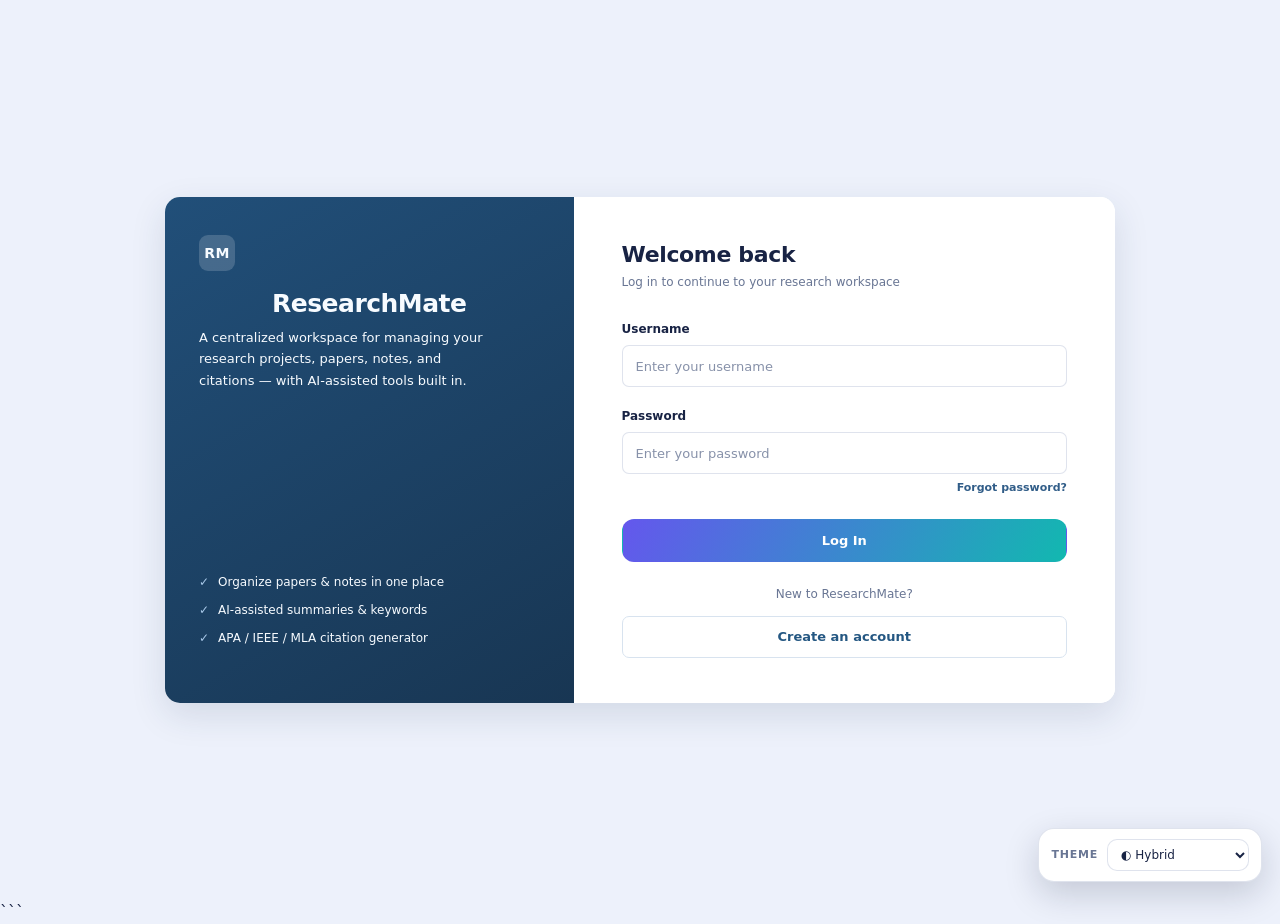
==== commit 065f9fbc: "Integrate frontend authentication and backend APIs" ====
--- a/frontend/index.html
+++ b/frontend/index.html
@@ -373,17 +373,17 @@
 
                 <form id="loginForm" class="rm-login-form">
                     <div class="mb-3">
-                        <label for="email" class="form-label">
-                            Email address
+                        <label for="username" class="form-label">
+                            Username
                         </label>
 
                         <input
-                            type="email"
+                            type="text"
                             class="form-control"
-                            id="email"
-                            name="email"
-                            placeholder="you@example.com"
-                            autocomplete="email"
+                            id="username"
+                            name="username"
+                            placeholder="Enter your username"
+                            autocomplete="username"
                             required
                         >
                     </div>
